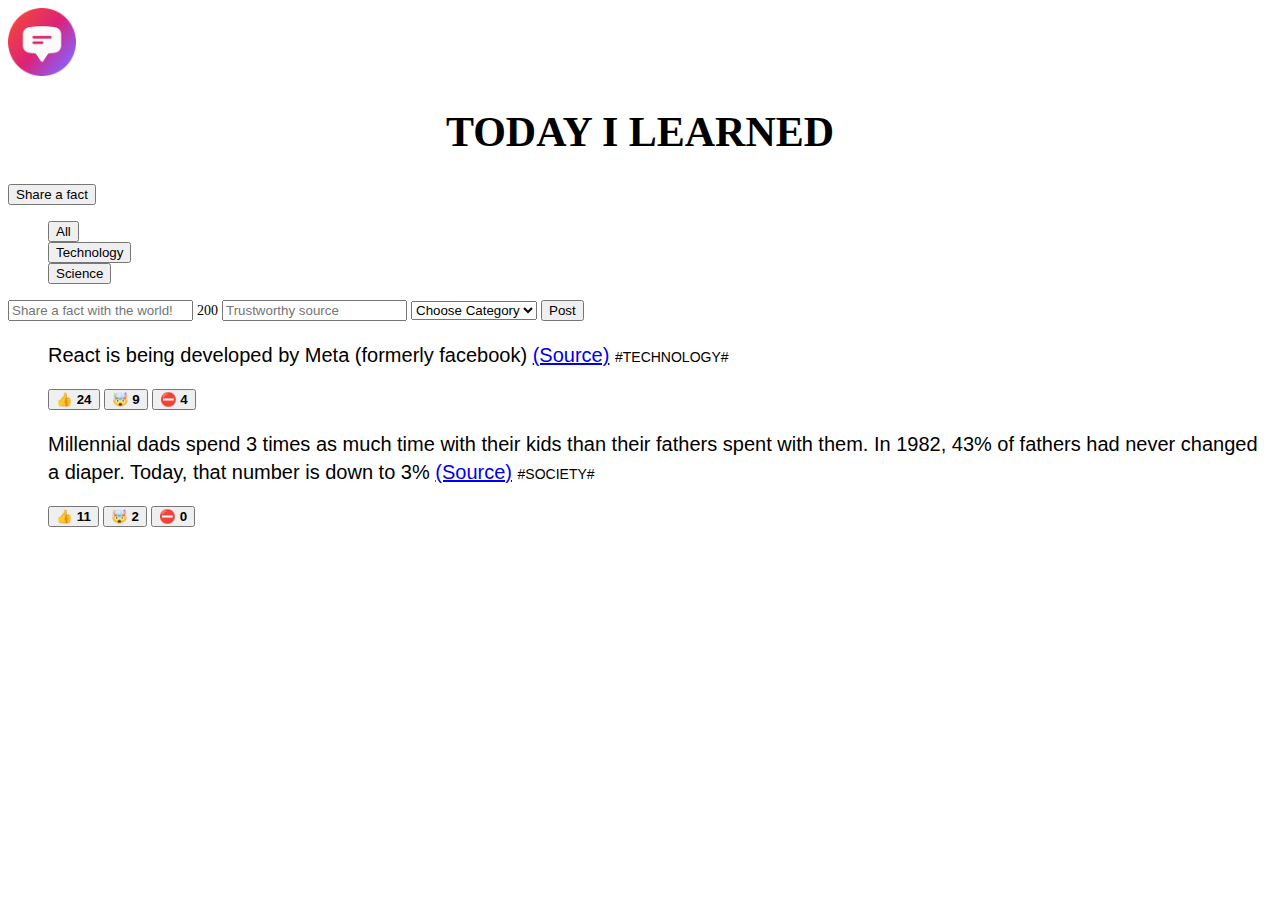
==== index.html @ b9e80ca1 "first commit" ====
<!DOCTYPE html>
<html lang="en">

<head>
    <meta charset="UTF-8">
    <meta http-equiv="X-UA-Compatible" content="IE=edge">
    <meta name="viewport" content="width=device-width, initial-scale=1.0">
    <link rel="stylesheet" href="style.css" />
    <title>Today I Learned!</title>
</head>

<body>
    <header>

        <img src="logo.png" alt="TIL Logo" height="68" width="68">
        <h1>Today I Learned</h1>
        <button>Share a fact</button>
    </header>

    <main>
        <aside>
            <ul>
                <li>
                    <button>All</button>
                </li>
                <li>
                    <button>Technology</button>
                </li>
                <li>
                    <button>Science</button>
                </li>
            </ul>
        </aside>

        <form>
            <input type="text" placeholder="Share a fact with the world!" />
            <span>200</span>
            <input type="text" placeholder="Trustworthy source" />
            <select>
                <option value="">Choose Category</option>
                <option value="technology">Technology</option>
                <option value="science">Science</option>
                <option value="finance">Finance</option>
            </select>
            <button>Post</button>
        </form>

        <section>
            <ul>
                <li>
                    <p>
                        React is being developed by Meta (formerly facebook)
                        <a href="https://opensource.fb.com/" target="_blank">(Source)</a>
                        <span>#technology#</span>
                    </p>
                    <div>
                        <button>👍 <strong>24</strong> </button>
                        <button>🤯 <strong>9</strong> </button>
                        <button>⛔ <strong>4</strong> </button>
                    </div>
                </li>
                <li>
                    <p>
                        Millennial dads spend 3 times as much time with their kids than their fathers spent with them.
                        In
                        1982,
                        43% of fathers had never changed a diaper. Today, that number is down to 3%
                        <a href="https://www.mother.ly/parenting/millennial-dads-spend-more-time-with-their-kids"
                            target="_blank">(Source)</a>
                        <span>#society#</span>
                    </p>
                    <div>
                        <button>👍 <strong>11</strong> </button>
                        <button>🤯 <strong>2</strong> </button>
                        <button>⛔ <strong>0</strong> </button>
                    </div>
                </li>
            </ul>
        </section>
    </main>
</body>

</html>
---- style.css ----
h1 {
  font-size: 42px;
  text-transform: uppercase;
  text-align: center;
}
p {
  font-size: 20px;
  line-height: 1.4;
  font-family: sans-serif;
}
span {
  text-transform: uppercase;
  font-size: 14px;
}
ul {
  list-style: none;
}
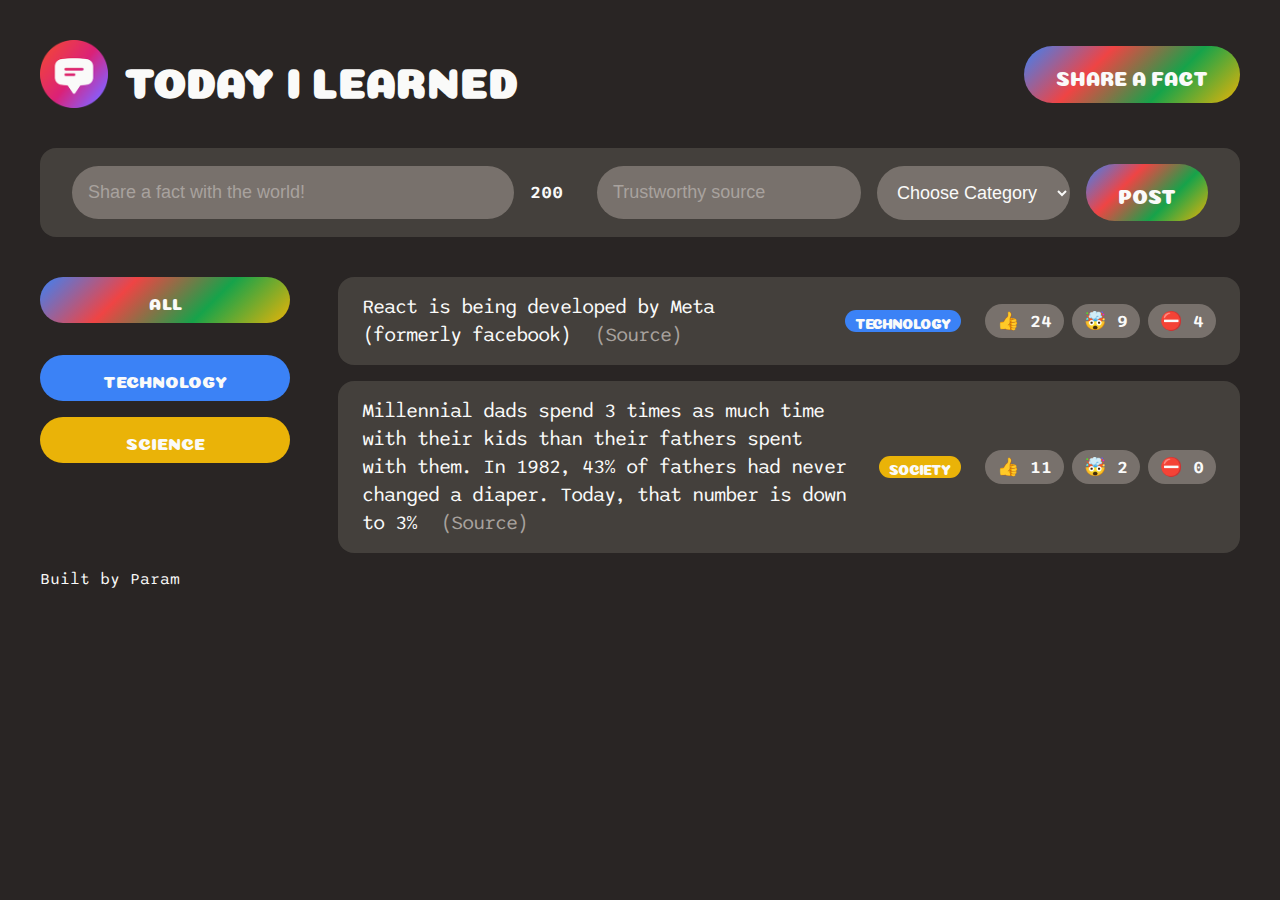
==== commit 698156d0: "CSS setup complete" ====
--- a/index.html
+++ b/index.html
@@ -5,34 +5,27 @@
     <meta charset="UTF-8">
     <meta http-equiv="X-UA-Compatible" content="IE=edge">
     <meta name="viewport" content="width=device-width, initial-scale=1.0">
+    <link rel="preconnect" href="https://fonts.googleapis.com">
+    <link rel="preconnect" href="https://fonts.gstatic.com" crossorigin>
+    <link href="https://fonts.googleapis.com/css2?family=Coiny&family=Sono:wght@400;600;700&display=swap"
+        rel="stylesheet">
     <link rel="stylesheet" href="style.css" />
     <title>Today I Learned!</title>
 </head>
 
 <body>
-    <header>
+    <div class="container">
 
-        <img src="logo.png" alt="TIL Logo" height="68" width="68">
-        <h1>Today I Learned</h1>
-        <button>Share a fact</button>
-    </header>
+        <header class="header">
+            <div class="logo">
 
-    <main>
-        <aside>
-            <ul>
-                <li>
-                    <button>All</button>
-                </li>
-                <li>
-                    <button>Technology</button>
-                </li>
-                <li>
-                    <button>Science</button>
-                </li>
-            </ul>
-        </aside>
+                <img src="logo.png" alt="TIL Logo" height="68" width="68">
+                <h1>Today I Learned</h1>
+            </div>
+            <button class="btn btn-large">Share a fact</button>
+        </header>
 
-        <form>
+        <form class="fact-form">
             <input type="text" placeholder="Share a fact with the world!" />
             <span>200</span>
             <input type="text" placeholder="Trustworthy source" />
@@ -42,42 +35,64 @@
                 <option value="science">Science</option>
                 <option value="finance">Finance</option>
             </select>
-            <button>Post</button>
+            <button class="btn btn-large">Post</button>
         </form>
 
-        <section>
-            <ul>
-                <li>
-                    <p>
-                        React is being developed by Meta (formerly facebook)
-                        <a href="https://opensource.fb.com/" target="_blank">(Source)</a>
-                        <span>#technology#</span>
-                    </p>
-                    <div>
-                        <button>👍 <strong>24</strong> </button>
-                        <button>🤯 <strong>9</strong> </button>
-                        <button>⛔ <strong>4</strong> </button>
-                    </div>
-                </li>
-                <li>
-                    <p>
-                        Millennial dads spend 3 times as much time with their kids than their fathers spent with them.
-                        In
-                        1982,
-                        43% of fathers had never changed a diaper. Today, that number is down to 3%
-                        <a href="https://www.mother.ly/parenting/millennial-dads-spend-more-time-with-their-kids"
-                            target="_blank">(Source)</a>
-                        <span>#society#</span>
-                    </p>
-                    <div>
-                        <button>👍 <strong>11</strong> </button>
-                        <button>🤯 <strong>2</strong> </button>
-                        <button>⛔ <strong>0</strong> </button>
-                    </div>
-                </li>
-            </ul>
-        </section>
-    </main>
+        <main class="main">
+            <aside>
+                <ul>
+                    <li class="category">
+                        <button class="btn btn-all-categories">All</button>
+                    </li>
+                    <li class="category">
+                        <button class="btn btn-category" style="background-color:#3b82f6">Technology</button>
+                    </li>
+                    <li class="category">
+                        <button class="btn btn-category" style="background-color:#eab308">Science</button>
+                    </li>
+                </ul>
+            </aside>
+
+
+            <section>
+                <ul>
+                    <li class="fact">
+                        <p>
+                            React is being developed by Meta (formerly facebook)
+                            <a class="source" href="https://opensource.fb.com/" target="_blank">(Source)</a>
+                        </p>
+                        <span class="tag" style="background-color:#3b82f6">technology</span>
+                        <div class="vote-buttons">
+                            <button>👍 24 </button>
+                            <button>🤯 9 </button>
+                            <button>⛔ 4 </button>
+                        </div>
+                    </li>
+                    <li class="fact">
+                        <p>
+                            Millennial dads spend 3 times as much time with their kids than their fathers spent with
+                            them.
+                            In
+                            1982,
+                            43% of fathers had never changed a diaper. Today, that number is down to 3%
+                            <a class="source"
+                                href="https://www.mother.ly/parenting/millennial-dads-spend-more-time-with-their-kids"
+                                target="_blank">(Source)</a>
+                        </p>
+                        <span class="tag" style="background-color:#eab308">society</span>
+                        <div class="vote-buttons">
+                            <button>👍 11 </button>
+                            <button>🤯 2 </button>
+                            <button>⛔ 0 </button>
+                        </div>
+                    </li>
+                </ul>
+            </section>
+        </main>
+
+        <p>Built by Param</p>
+    </div>
+
 </body>
 
 </html>--- a/style.css
+++ b/style.css
@@ -1,17 +1,221 @@
+* {
+  margin: 0;
+  padding: 0;
+  box-sizing: border-box;
+}
+
+body {
+  background-color: #292524;
+  color: #fafaf9;
+  font-family: "Sono", sans-serif;
+  padding: 40px;
+}
+
+/* Main Layout */
+
+.container {
+  max-width: 1800px;
+  margin: 0 auto;
+}
+
+.header {
+  margin-bottom: 40px;
+
+  display: flex;
+  align-items: center;
+  justify-content: space-between;
+}
+
+.main {
+  display: grid;
+  grid-template-columns: 250px 1fr;
+  gap: 48px;
+}
+
+@media (max-width: 900px) {
+  .main {
+    grid-template-columns: 1fr;
+  }
+}
+/*Elements*/
+.logo {
+  display: flex;
+  align-items: center;
+  gap: 16px;
+}
+
+.logo img {
+  width: 68px;
+  height: 68px;
+}
+
 h1 {
   font-size: 42px;
   text-transform: uppercase;
   text-align: center;
-}
-p {
+  font-family: "Coiny", sans-serif;
+  line-height: 1;
+  margin-top: 6px;
+}
+
+.fact {
+  border-radius: 16px;
   font-size: 20px;
   line-height: 1.4;
-  font-family: sans-serif;
-}
-span {
+  background-color: #44403c;
+  margin-bottom: 16px;
+  padding: 16px 24px;
+  letter-spacing: -1px;
+
+  display: flex;
+  flex-direction: row;
+  align-items: center;
+  gap: 24px;
+}
+
+@media (max-width: 1200px) {
+  .fact {
+    flex-direction: column;
+    align-items: flex-end;
+    gap: 12px;
+  }
+}
+
+.tag {
   text-transform: uppercase;
   font-size: 14px;
+  font-family: "Coiny", sans-serif;
+  padding-top: 3px;
+  padding-left: 10px;
+  padding-right: 10px;
+  border-radius: 100px;
+}
+
+.vote-buttons {
+  margin-left: auto;
+
+  flex-shrink: 0;
+
+  display: flex;
+  gap: 8px;
+}
+
+.vote-buttons button {
+  border: none;
+  background-color: #78716c;
+  font-size: 18px;
+  padding: 6px 12px;
+  border-radius: 100px;
+  color: inherit;
+  font-family: "Sono";
+  font-weight: 600;
+  cursor: pointer;
+  transition: 0.25s;
 }
 ul {
   list-style: none;
 }
+
+.vote-buttons button:hover {
+  background-color: #292524;
+}
+
+.source:link,
+.source:visited {
+  color: #a8a29e;
+  text-decoration: none;
+  margin-left: 12px;
+  transition: 0.3s;
+}
+
+.source:hover {
+  color: #3b82f6;
+}
+
+.btn {
+  border: none;
+  font-family: "Coiny", sans-serif;
+  line-height: 1;
+  text-transform: uppercase;
+  font-size: 17px;
+  padding: 16px 0 13px;
+  background-image: linear-gradient(135deg, #3b82f6, #ef4444, #16a34a, #eab308);
+  color: inherit;
+  border-radius: 100px;
+  cursor: pointer;
+
+  transition: 0.2s;
+}
+
+.btn-large {
+  font-size: 20px;
+  padding: 20px 32px 17px;
+}
+
+.btn-all-categories {
+  margin-bottom: 16px;
+  width: 100%;
+}
+
+.btn-category {
+  width: 100%;
+  background-image: none;
+}
+
+.category {
+  margin-bottom: 16px;
+}
+
+.btn:hover {
+  transform: scale(105%) rotate(-2deg);
+}
+
+.fact-form {
+  background-color: #44403c;
+  margin-bottom: 40px;
+  padding: 16px 32px;
+  display: flex;
+  align-items: center;
+  gap: 16px;
+  border-radius: 16px;
+}
+
+.fact-form input,
+.fact-form select {
+  /* max-width: 220px; */
+  background-color: #78716c;
+  border: none;
+  border-radius: 100px;
+  font-size: 18px;
+  padding: 16px;
+  color: inherit;
+}
+.fact-form input:first-child {
+  /* max-width: 600px; */
+  flex-grow: 1;
+}
+
+.fact-form input::placeholder {
+  color: #a8a29e;
+}
+
+.fact-form span {
+  font-weight: 600;
+  font-size: 18px;
+  margin-right: 18px;
+}
+
+@media (max-width: 1000px) {
+  body {
+    padding: 32px 48px;
+  }
+  .fact-form {
+    flex-direction: column;
+    align-items: stretch;
+  }
+}
+
+.fact-form input,
+.fact-form select {
+  width: auto;
+}
